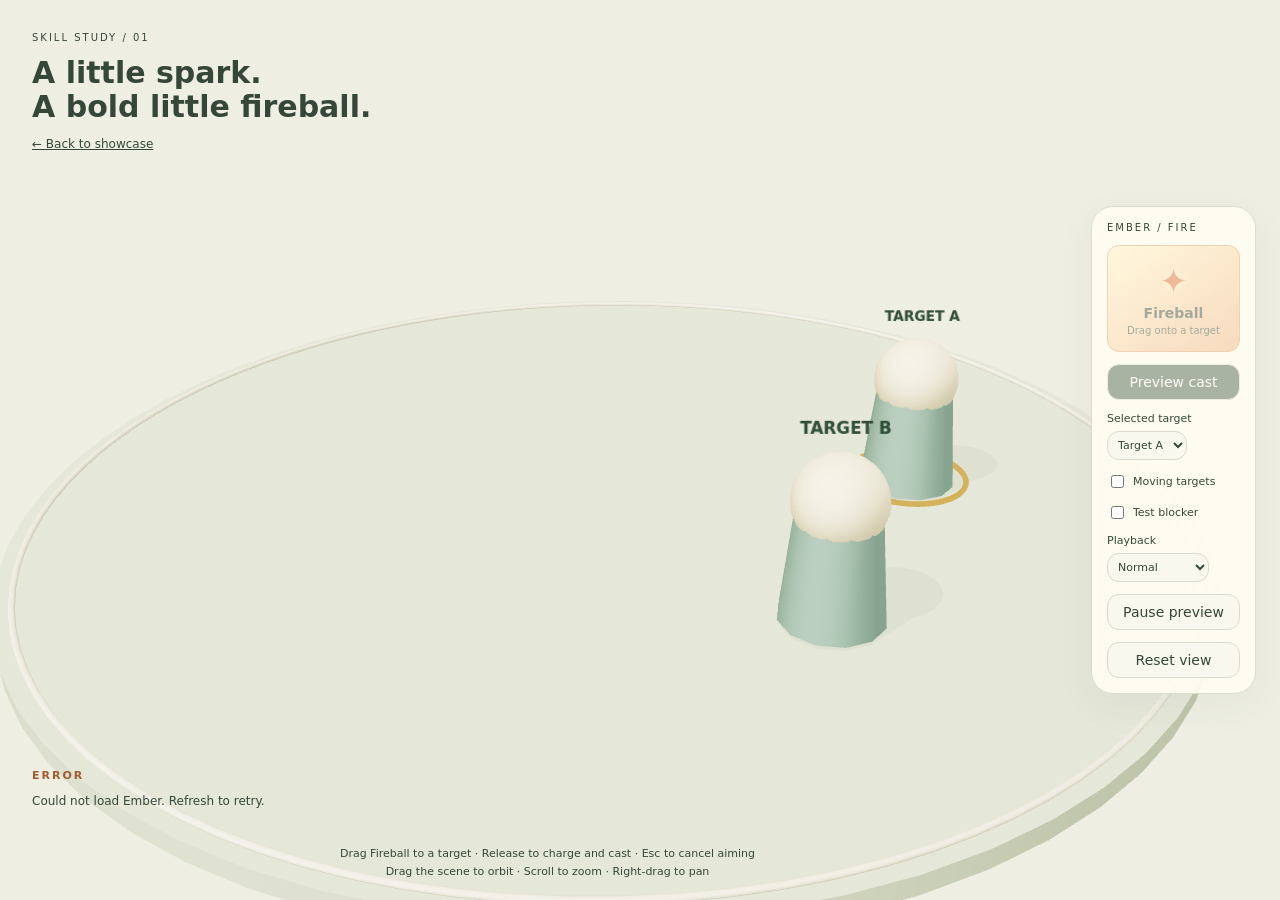
==== skill.html @ 0c3ed999 "Add files via upload" ====
<!doctype html><html lang="en"><head><meta charset="utf-8"><meta name="viewport" content="width=device-width,initial-scale=1"><title>Ember — Fireball Study</title><link rel="stylesheet" href="skill.css"><script type="importmap">{"imports":{"three":"./three.module.js"}}</script></head><body>
<div id="stage" aria-label="Interactive fireball preview"></div>
<header><small>SKILL STUDY / 01</small><h1>A little spark.<br>A bold little fireball.</h1><a href="./#skills">← Back to showcase</a></header>
<div class="status"><span id="phase">Loading Ember…</span><p id="result" role="status">Preparing your companion.</p></div>
<aside><span class="eyebrow">EMBER / FIRE</span><button id="skill" disabled aria-label="Drag Fireball onto a target"><span class="orb-icon">✦</span><strong>Fireball</strong><small>Drag onto a target</small></button><button id="cast" disabled>Preview cast</button><label>Selected target<select id="target"><option value="0">Target A</option><option value="1">Target B</option></select></label><label><input id="moving" type="checkbox"> Moving targets</label><label><input id="blocker" type="checkbox"> Test blocker</label><label>Playback<select id="speed"><option value="1">Normal</option><option value="0.15">Slow motion</option></select></label><button id="pause" aria-pressed="false">Pause preview</button><button id="reset">Reset view</button></aside>
<footer>Drag Fireball to a target · Release to charge and cast · Esc to cancel aiming<br>Drag the scene to orbit · Scroll to zoom · Right-drag to pan</footer>
<script type="module" src="skill.js?v=42"></script></body></html>
---- skill.css ----
*{box-sizing:border-box}body{margin:0;background:#f0eee4;color:#354739;font:14px system-ui,sans-serif;overflow:hidden}#stage{position:fixed;inset:0}canvas{display:block;touch-action:none}header{position:absolute;top:28px;left:32px;pointer-events:none}header small,.eyebrow{font-size:10px;letter-spacing:2px}h1{font-size:30px;line-height:1.12;margin:12px 0}a{color:inherit;font-size:12px;pointer-events:auto}aside{position:absolute;right:24px;top:50%;transform:translateY(-50%);width:165px;padding:15px;background:#fffdf1e8;border:1px solid #d9ddce;border-radius:22px;display:grid;gap:12px;box-shadow:0 12px 40px #3547390d}button,select{font:inherit;cursor:pointer;border:1px solid #d8dbce;border-radius:12px;background:#f9f8ef;color:#354739;padding:9px}button:disabled{opacity:.45;cursor:wait}#skill{touch-action:none;user-select:none;background:linear-gradient(145deg,#fff1c7,#efb080);padding:15px 8px;border-color:#df9b65;display:grid;gap:4px;justify-items:center}#skill small{font-size:10px}.orb-icon{font-size:34px;color:#d56832;text-shadow:0 0 10px #fff4c7}label{font-size:11px;display:flex;align-items:center;gap:6px;flex-wrap:wrap}select{font-size:11px;padding:6px}#cast{background:#405b47;color:white}footer{position:absolute;bottom:18px;left:20px;right:205px;text-align:center;font-size:11px;line-height:1.7;pointer-events:none}.status{position:absolute;left:32px;bottom:80px;pointer-events:none}#phase{font-size:11px;letter-spacing:2px;font-weight:bold;color:#a25b2f}.status p{font-size:12px;max-width:320px}@media(max-width:600px){header{left:16px;top:16px}h1{font-size:20px}aside{right:10px;width:125px;padding:10px;gap:8px}.status{left:16px;bottom:75px;width:calc(100% - 150px)}footer{right:145px;left:12px;font-size:9px}#skill{padding:8px}.orb-icon{font-size:25px}}
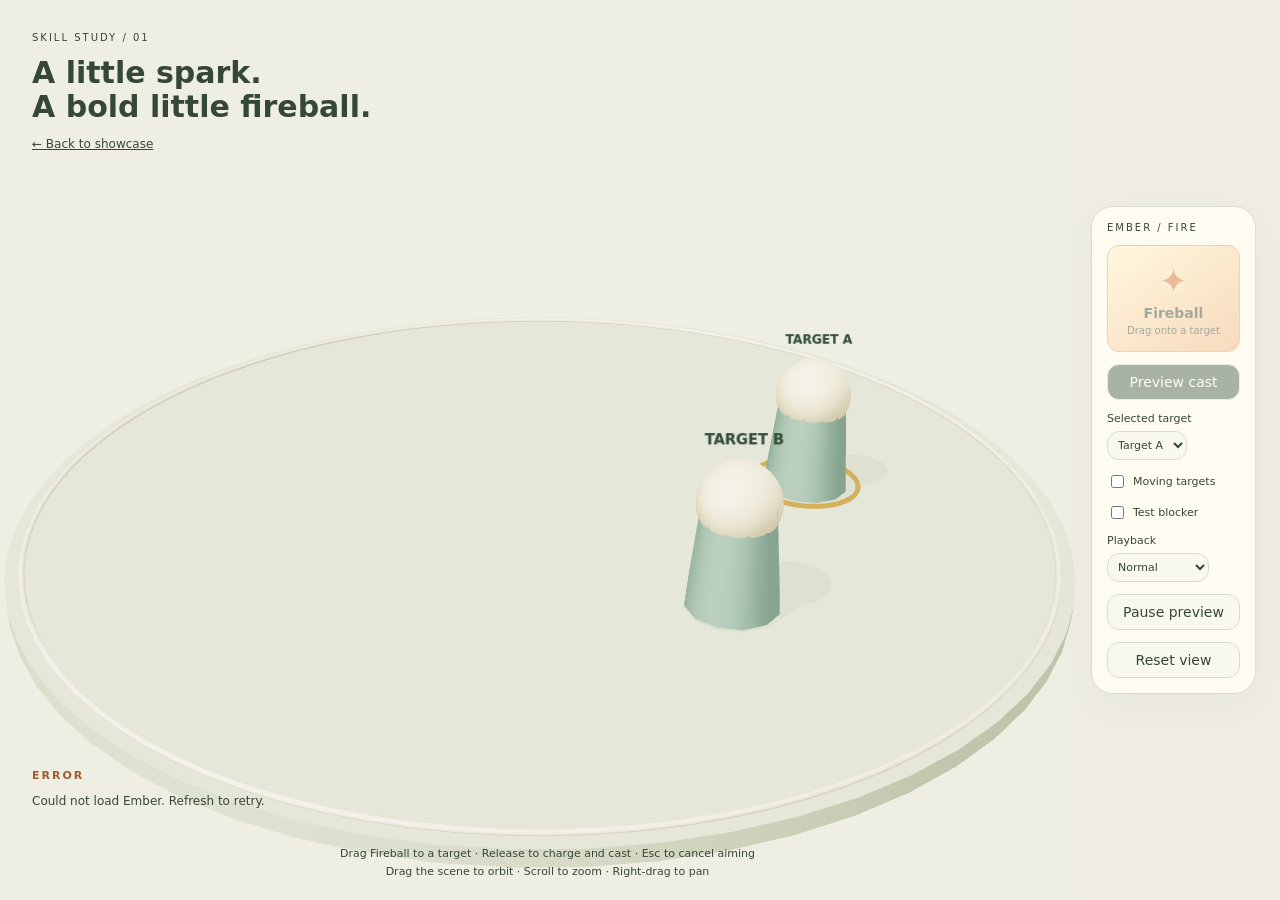
==== commit 43615b4d: "Add files via upload" ====
--- a/skill.html
+++ b/skill.html
@@ -1,7 +1,7 @@
-<!doctype html><html lang="en"><head><meta charset="utf-8"><meta name="viewport" content="width=device-width,initial-scale=1"><title>Ember — Fireball Study</title><link rel="stylesheet" href="skill.css"><script type="importmap">{"imports":{"three":"./three.module.js"}}</script></head><body>
+<!doctype html><html lang="en"><head><meta charset="utf-8"><meta name="viewport" content="width=device-width,initial-scale=1"><title>Ember — Fireball Study</title><link rel="stylesheet" href="skill.css?v=43"><script type="importmap">{"imports":{"three":"./three.module.js"}}</script></head><body>
 <div id="stage" aria-label="Interactive fireball preview"></div>
 <header><small>SKILL STUDY / 01</small><h1>A little spark.<br>A bold little fireball.</h1><a href="./#skills">← Back to showcase</a></header>
 <div class="status"><span id="phase">Loading Ember…</span><p id="result" role="status">Preparing your companion.</p></div>
 <aside><span class="eyebrow">EMBER / FIRE</span><button id="skill" disabled aria-label="Drag Fireball onto a target"><span class="orb-icon">✦</span><strong>Fireball</strong><small>Drag onto a target</small></button><button id="cast" disabled>Preview cast</button><label>Selected target<select id="target"><option value="0">Target A</option><option value="1">Target B</option></select></label><label><input id="moving" type="checkbox"> Moving targets</label><label><input id="blocker" type="checkbox"> Test blocker</label><label>Playback<select id="speed"><option value="1">Normal</option><option value="0.15">Slow motion</option></select></label><button id="pause" aria-pressed="false">Pause preview</button><button id="reset">Reset view</button></aside>
 <footer>Drag Fireball to a target · Release to charge and cast · Esc to cancel aiming<br>Drag the scene to orbit · Scroll to zoom · Right-drag to pan</footer>
-<script type="module" src="skill.js?v=42"></script></body></html>
+<script type="module" src="skill.js?v=43c"></script></body></html>
--- a/skill.css
+++ b/skill.css
@@ -1 +1,3 @@
 *{box-sizing:border-box}body{margin:0;background:#f0eee4;color:#354739;font:14px system-ui,sans-serif;overflow:hidden}#stage{position:fixed;inset:0}canvas{display:block;touch-action:none}header{position:absolute;top:28px;left:32px;pointer-events:none}header small,.eyebrow{font-size:10px;letter-spacing:2px}h1{font-size:30px;line-height:1.12;margin:12px 0}a{color:inherit;font-size:12px;pointer-events:auto}aside{position:absolute;right:24px;top:50%;transform:translateY(-50%);width:165px;padding:15px;background:#fffdf1e8;border:1px solid #d9ddce;border-radius:22px;display:grid;gap:12px;box-shadow:0 12px 40px #3547390d}button,select{font:inherit;cursor:pointer;border:1px solid #d8dbce;border-radius:12px;background:#f9f8ef;color:#354739;padding:9px}button:disabled{opacity:.45;cursor:wait}#skill{touch-action:none;user-select:none;background:linear-gradient(145deg,#fff1c7,#efb080);padding:15px 8px;border-color:#df9b65;display:grid;gap:4px;justify-items:center}#skill small{font-size:10px}.orb-icon{font-size:34px;color:#d56832;text-shadow:0 0 10px #fff4c7}label{font-size:11px;display:flex;align-items:center;gap:6px;flex-wrap:wrap}select{font-size:11px;padding:6px}#cast{background:#405b47;color:white}footer{position:absolute;bottom:18px;left:20px;right:205px;text-align:center;font-size:11px;line-height:1.7;pointer-events:none}.status{position:absolute;left:32px;bottom:80px;pointer-events:none}#phase{font-size:11px;letter-spacing:2px;font-weight:bold;color:#a25b2f}.status p{font-size:12px;max-width:320px}@media(max-width:600px){header{left:16px;top:16px}h1{font-size:20px}aside{right:10px;width:125px;padding:10px;gap:8px}.status{left:16px;bottom:75px;width:calc(100% - 150px)}footer{right:145px;left:12px;font-size:9px}#skill{padding:8px}.orb-icon{font-size:25px}}
+
+#stage{right:200px}@media(max-width:600px){#stage{right:140px}}
